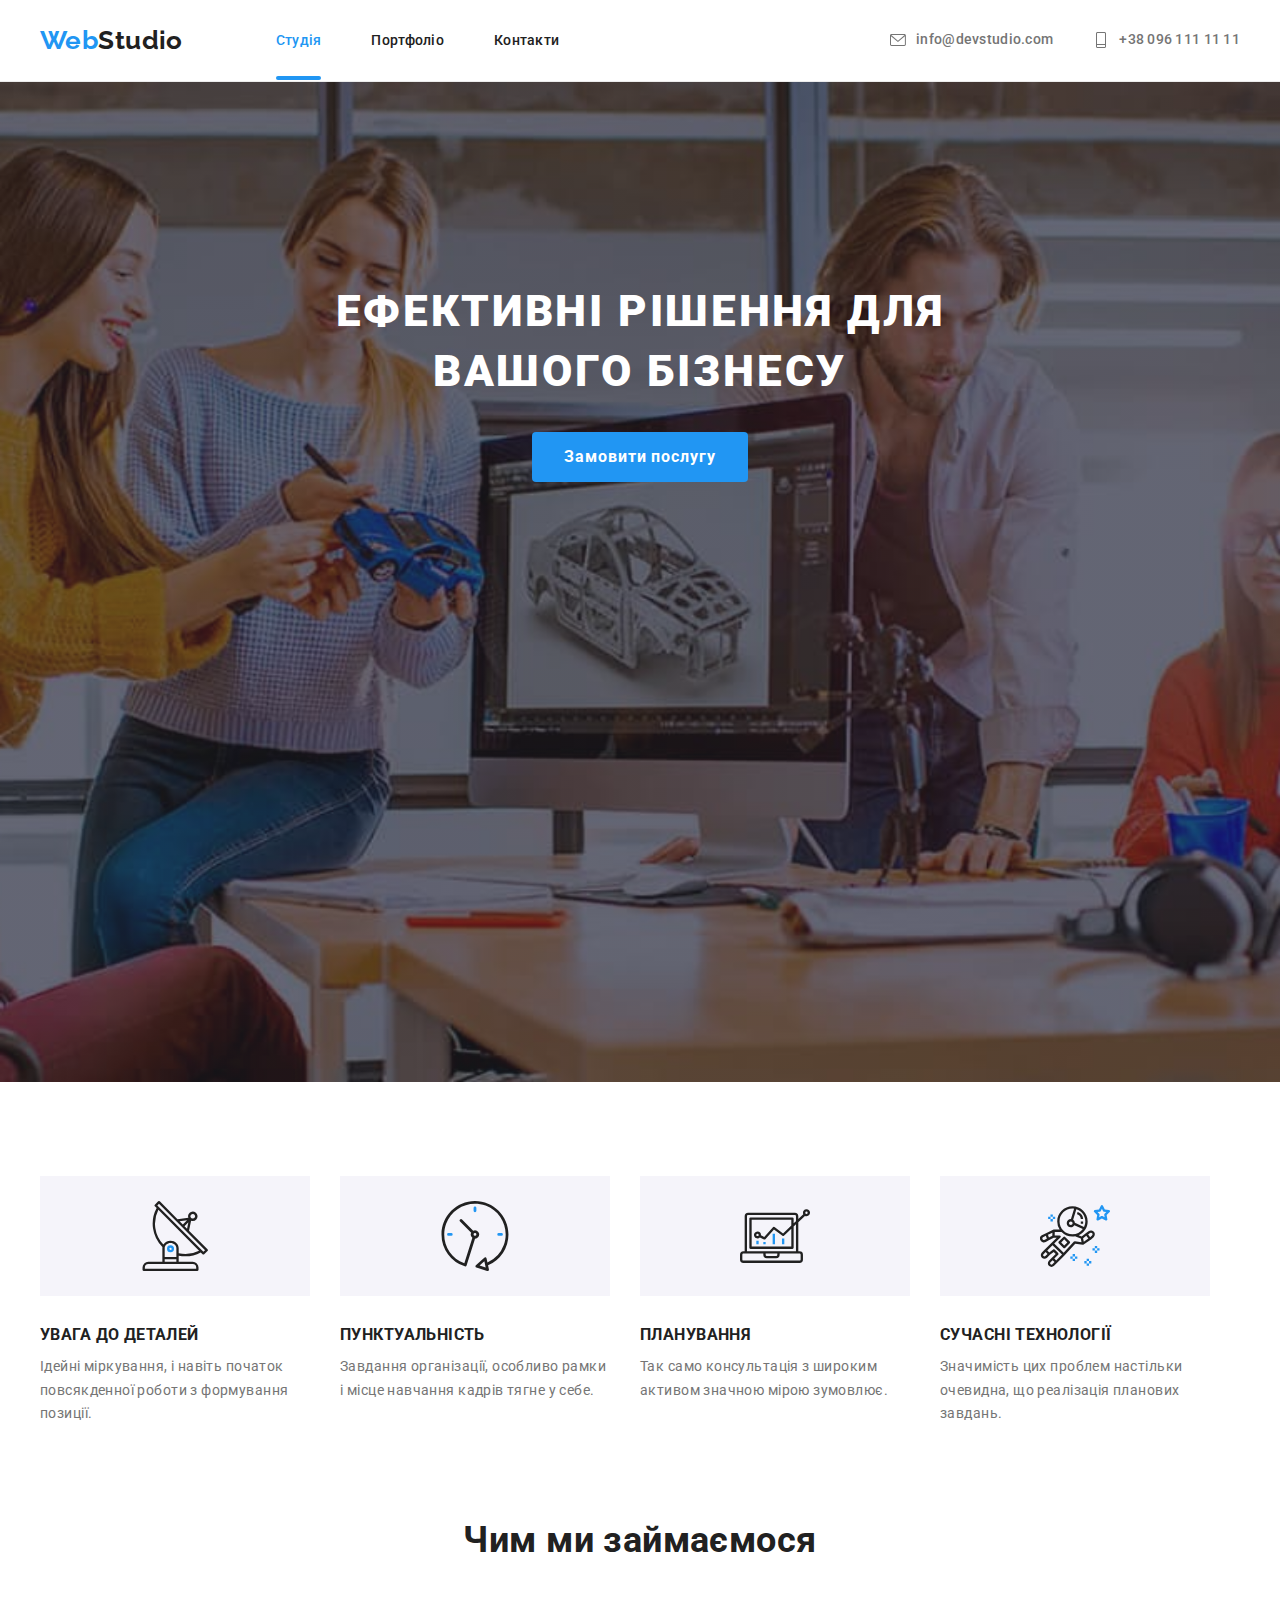
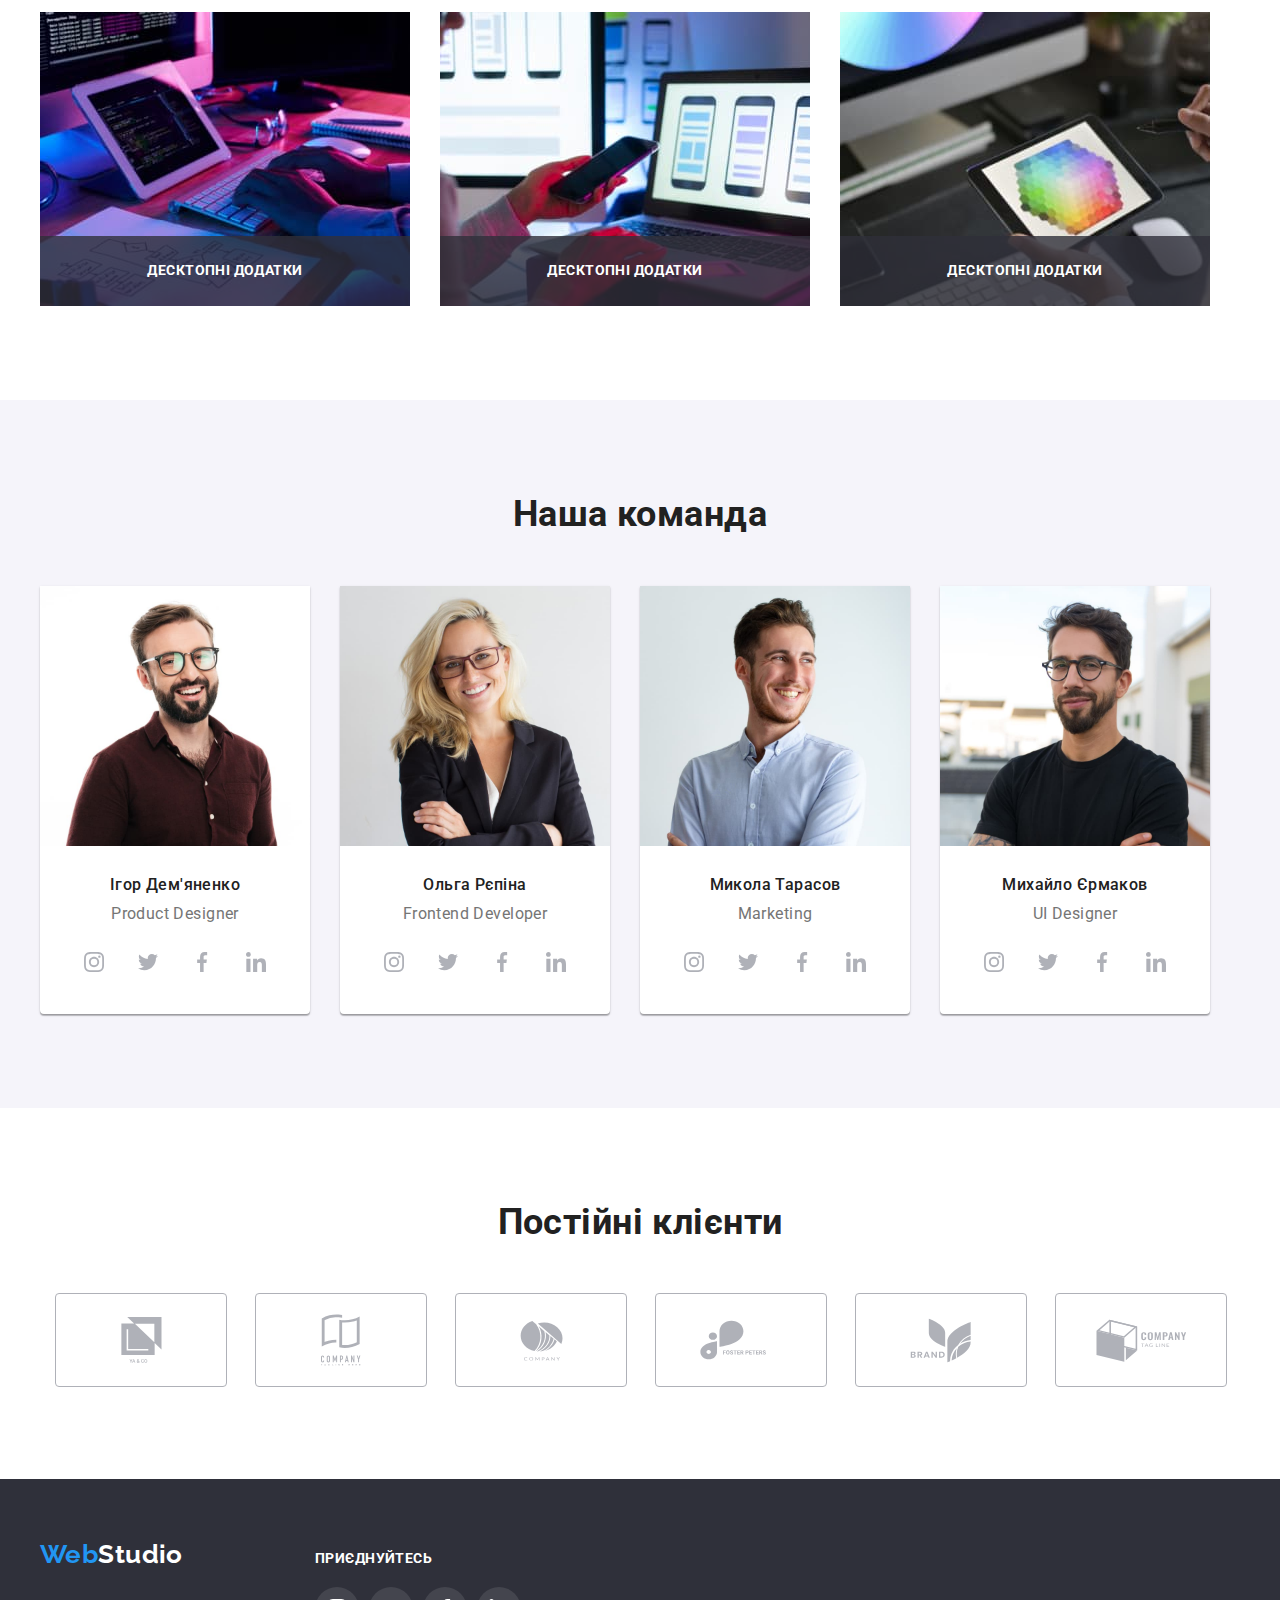
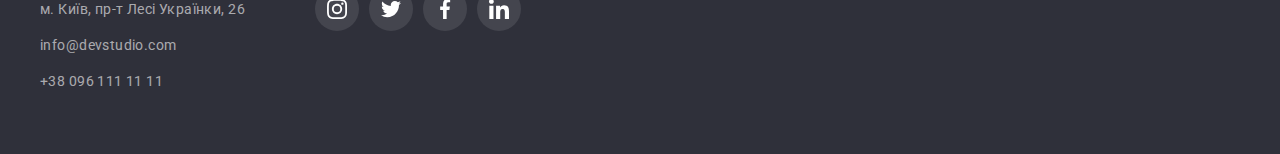
==== index.html @ 8f8c2857 "Add transitions" ====
<!DOCTYPE html>
<html lang="uk">
  <head>
    <meta charset="UTF-8" />
    <meta http-equiv="X-UA-Compatible" content="IE=edge" />
    <meta name="viewport" content="width=device-width, initial-scale=1.0" />
    <title>Document</title>
    <link rel="preconnect" href="https://fonts.googleapis.com" />
    <link rel="preconnect" href="https://fonts.gstatic.com" crossorigin />
    <link
      href="https://fonts.googleapis.com/css2?family=Raleway:wght@700&family=Roboto:wght@400;500;700;900&display=swap"
      rel="stylesheet"
    />
    <link
      rel="stylesheet"
      href="https://cdnjs.cloudflare.com/ajax/libs/modern-normalize/1.1.0/modern-normalize.min.css"
      integrity="sha512-wpPYUAdjBVSE4KJnH1VR1HeZfpl1ub8YT/NKx4PuQ5NmX2tKuGu6U/JRp5y+Y8XG2tV+wKQpNHVUX03MfMFn9Q=="
      crossorigin="anonymous"
      referrerpolicy="no-referrer"
    />
    <link rel="stylesheet" href="./css/styles.css" />
  </head>
  <body>
    <header class="header">
      <div class="container header-nav">
        <nav class="nav-wrapper">
          <a class="logo logo-header" href="index.html"
            ><span>Web</span>Studio</a
          >
          <ul class="nav-list">
            <li class="item">
              <a href="index.html" class="link current">Студія</a>
            </li>
            <li class="item">
              <a href="portfolio.html" class="link">Портфоліо</a>
            </li>
            <li class="item"><a href="#" class="link">Контакти</a></li>
          </ul>
        </nav>
        <ul class="auth-nav">
          <li class="item">
            <a href="mailto:info@devstudio.com" class="link">
              <svg class="icon-mail" width="16" height="12">
                <use href="./images/sprite.svg#icon-email"></use>
              </svg>
              info@devstudio.com</a
            >
          </li>
          <li class="item">
            <a href="tel:+380961111111" class="link">
              <svg class="icon-tel" width="16" height="16">
                <use href="./images/sprite.svg#icon-tel"></use>
              </svg>
              +38 096 111 11 11</a
            >
          </li>
        </ul>
      </div>
    </header>
    <main>
      <section class="section hero">
        <div class="container">
          <h1 class="hero-title">
            Ефективні рішення для<br />
            вашого бізнесу
          </h1>
          <button type="button" class="hero-button" data-modal-open>Замовити послугу</button>
        </div>
      </section>
      <section class="section features">
        <div class="container">
          <h2 class="title-hidden">Особливості</h2>
          <ul class="features-list">
            <li class="item">
              <div class="thumb">
                <svg class="icon-features" width="70" height="70">
                  <use href="./images/sprite.svg#icon-feature1"></use>
                </svg>
              </div>
              <h3 class="title">УВАГА ДО ДЕТАЛЕЙ</h3>
              <p>
                Ідейні міркування, і навіть початок повсякденної роботи з
                формування позиції.
              </p>
            </li>
            <li class="item">
              <div class="thumb">
                <svg class="icon-features" width="70" height="70">
                  <use href="./images/sprite.svg#icon-feature2"></use>
                </svg>
              </div>
              <h3 class="title">ПУНКТУАЛЬНІСТЬ</h3>
              <p>
                Завдання організації, особливо рамки і місце навчання кадрів
                тягне у себе.
              </p>
            </li>
            <li class="item">
              <div class="thumb">
                <svg class="icon-features" width="70" height="70">
                  <use href="./images/sprite.svg#icon-feature3"></use>
                </svg>
              </div>
              <h3 class="title">ПЛАНУВАННЯ</h3>
              <p>
                Так само консультація з широким активом значною мірою зумовлює.
              </p>
            </li>
            <li class="item">
              <div class="thumb">
                <svg class="icon-features" width="70" height="70">
                  <use href="./images/sprite.svg#icon-feature4"></use>
                </svg>
              </div>
              <h3 class="title">СУЧАСНІ ТЕХНОЛОГІЇ</h3>
              <p>
                Значимість цих проблем настільки очевидна, що реалізація
                планових завдань.
              </p>
            </li>
          </ul>
        </div>
      </section>
      <section class="section work">
        <div class="container">
          <h2 class="section-title">Чим ми займаємося</h2>
          <ul class="work-list">
            <li class="item">
              <div class="work-thumb">
                <img
                  class="img"
                  src="./images/img1.jpeg"
                  alt="Розробка мобільних додатів"
                  width="370"
                />
                <p class="thumb-title">Десктопні додатки</p>
              </div>
            </li>
            <li class="item">
              <div class="work-thumb">
                <img
                  class="img"
                  src="./images/img2.jpeg"
                  alt="Розробка мобільних додатів"
                  width="370"
                />
                <p class="thumb-title">Десктопні додатки</p>
              </div>
            </li>
            <li class="item">
              <div class="work-thumb">
                <img
                  class="img"
                  src="./images/img3.jpeg"
                  alt="Розробка мобільних додатів"
                  width="370"
                />
                <p class="thumb-title">Десктопні додатки</p>
              </div>
            </li>
          </ul>
        </div>
      </section>
      <section class="section team">
        <div class="container">
          <h2 class="section-title">Наша команда</h2>
          <ul class="team-list">
            <li class="item">
              <img
                class="img"
                src="./images/img4.jpeg"
                alt="Product Designer"
                width="270"
              />
              <div class="card-text-wrapper">
                <h3 class="team-title">Ігор Дем'яненко</h3>
                <p lang="en" class="team-text">Product Designer</p>
                <ul class="list-social">
                  <li class="item">
                    <a href="#" class="social-link">
                      <svg class="social-icon" width="20" height="20">
                        <use href="./images/sprite.svg#icon-instagram"></use>
                      </svg>
                    </a>
                  </li>
                  <li class="item">
                    <a href="#" class="social-link">
                      <svg class="social-icon" width="20" height="20">
                        <use href="./images/sprite.svg#icon-twitter"></use>
                      </svg>
                    </a>
                  </li>
                  <li class="item">
                    <a href="#" class="social-link">
                      <svg class="social-icon" width="20" height="20">
                        <use href="./images/sprite.svg#icon-facebook"></use>
                      </svg>
                    </a>
                  </li>
                  <li class="item">
                    <a href="#" class="social-link">
                      <svg class="social-icon" width="20" height="20">
                        <use href="./images/sprite.svg#icon-linkedin"></use>
                      </svg>
                    </a>
                  </li>
                </ul>
              </div>
            </li>
            <li class="item">
              <img
                class="img"
                src="./images/img5.jpeg"
                alt="Frontend Developer"
                width="270"
              />
              <div class="card-text-wrapper">
                <h3 class="team-title">Ольга Рєпіна</h3>
                <p lang="en" class="team-text">Frontend Developer</p>
                <ul class="list-social">
                  <li class="item">
                    <a href="#" class="social-link">
                      <svg class="social-icon" width="20" height="20">
                        <use href="./images/sprite.svg#icon-instagram"></use>
                      </svg>
                    </a>
                  </li>
                  <li class="item">
                    <a href="#" class="social-link">
                      <svg class="social-icon" width="20" height="20">
                        <use href="./images/sprite.svg#icon-twitter"></use>
                      </svg>
                    </a>
                  </li>
                  <li class="item">
                    <a href="#" class="social-link">
                      <svg class="social-icon" width="20" height="20">
                        <use href="./images/sprite.svg#icon-facebook"></use>
                      </svg>
                    </a>
                  </li>
                  <li class="item">
                    <a href="#" class="social-link">
                      <svg class="social-icon" width="20" height="20">
                        <use href="./images/sprite.svg#icon-linkedin"></use>
                      </svg>
                    </a>
                  </li>
                </ul>
              </div>
            </li>
            <li class="item">
              <img
                class="img"
                src="./images/img6.jpeg"
                alt="Marketing"
                width="270"
              />
              <div class="card-text-wrapper">
                <h3 class="team-title">Микола Тарасов</h3>
                <p lang="en" class="team-text">Marketing</p>
                <ul class="list-social">
                  <li class="item">
                    <a href="#" class="social-link">
                      <svg class="social-icon" width="20" height="20">
                        <use href="./images/sprite.svg#icon-instagram"></use>
                      </svg>
                    </a>
                  </li>
                  <li class="item">
                    <a href="#" class="social-link">
                      <svg class="social-icon" width="20" height="20">
                        <use href="./images/sprite.svg#icon-twitter"></use>
                      </svg>
                    </a>
                  </li>
                  <li class="item">
                    <a href="#" class="social-link">
                      <svg class="social-icon" width="20" height="20">
                        <use href="./images/sprite.svg#icon-facebook"></use>
                      </svg>
                    </a>
                  </li>
                  <li class="item">
                    <a href="#" class="social-link">
                      <svg class="social-icon" width="20" height="20">
                        <use href="./images/sprite.svg#icon-linkedin"></use>
                      </svg>
                    </a>
                  </li>
                </ul>
              </div>
            </li>
            <li class="item">
              <img
                class="img"
                src="./images/img7.jpeg"
                alt="UI Designer"
                width="270"
              />
              <div class="card-text-wrapper">
                <h3 class="team-title">Михайло Єрмаков</h3>
                <p lang="en" class="team-text">UI Designer</p>
                <ul class="list-social">
                  <li class="item">
                    <a href="#" class="social-link">
                      <svg class="social-icon" width="20" height="20">
                        <use href="./images/sprite.svg#icon-instagram"></use>
                      </svg>
                    </a>
                  </li>
                  <li class="item">
                    <a href="#" class="social-link">
                      <svg class="social-icon" width="20" height="20">
                        <use href="./images/sprite.svg#icon-twitter"></use>
                      </svg>
                    </a>
                  </li>
                  <li class="item">
                    <a href="#" class="social-link">
                      <svg class="social-icon" width="20" height="20">
                        <use href="./images/sprite.svg#icon-facebook"></use>
                      </svg>
                    </a>
                  </li>
                  <li class="item">
                    <a href="#" class="social-link">
                      <svg class="social-icon" width="20" height="20">
                        <use href="./images/sprite.svg#icon-linkedin"></use>
                      </svg>
                    </a>
                  </li>
                </ul>
              </div>
            </li>
          </ul>
        </div>
      </section>
      <section class="section clients">
        <div class="container">
          <h2 class="section-title">Постійні клієнти</h2>
          <ul class="list-clients">
            <li class="item">
              <a href="#" class="link-clients">
                <svg class="clients-icon" width="41" height="46">
                  <use href="./images/sprite.svg#icon-Logo1"></use>
                </svg>
              </a>
            </li>
            <li class="item">
              <a href="#" class="link-clients">
                <svg class="clients-icon" width="40" height="52">
                  <use href="./images/sprite.svg#icon-Logo2"></use>
                </svg>
              </a>
            </li>
            <li class="item">
              <a href="#" class="link-clients">
                <svg class="clients-icon" width="43" height="41">
                  <use href="./images/sprite.svg#icon-Logo3"></use>
                </svg>
              </a>
            </li>
            <li class="item">
              <a href="#" class="link-clients">
                <svg class="clients-icon" width="84" height="40">
                  <use href="./images/sprite.svg#icon-Logo4"></use>
                </svg>
              </a>
            </li>
            <li class="item">
              <a href="#" class="link-clients">
                <svg class="clients-icon" width="62" height="45">
                  <use href="./images/sprite.svg#icon-Logo5"></use>
                </svg>
              </a>
            </li>
            <li class="item">
              <a href="#" class="link-clients">
                <svg class="clients-icon" width="93" height="43">
                  <use href="./images/sprite.svg#icon-Logo6"></use>
                </svg>
              </a>
            </li>
          </ul>
        </div>
      </section>
    </main>
    <footer class="footer">
      <div class="container footer-wrapper">
        <div class="footer-addres-wrapper">
          <a class="logo logo-footer" href="#"><span>Web</span>Studio</a>
          <address>
            <ul class="address-list">
              <li class="item">
                <a
                  href="https://goo.gl/maps/Fxxd8kJf97ztQjwHA"
                  target="_blank"
                  rel="noopener noreferrer"
                  class="link"
                  >м. Київ, пр-т Лесі Українки, 26
                </a>
              </li>
              <li class="item">
                <a href="mailto:info@devstudio.com" class="link"
                  >info@devstudio.com</a
                >
              </li>
              <li class="item">
                <a href="tel:+380961111111" class="link">+38 096 111 11 11</a>
              </li>
            </ul>
          </address>
        </div>
        <div class="footer-social-wrapper">
          <p class="social-title">приєднуйтесь</p>
          <ul class="list-social">
            <li class="item">
              <a href="#" class="social-link soc-link-footer">
                <svg class="social-icon" width="20" height="20">
                  <use href="./images/sprite.svg#icon-instagram"></use>
                </svg>
              </a>
            </li>
            <li class="item">
              <a href="#" class="social-link soc-link-footer">
                <svg class="social-icon" width="20" height="20">
                  <use href="./images/sprite.svg#icon-twitter"></use>
                </svg>
              </a>
            </li>
            <li class="item">
              <a href="#" class="social-link soc-link-footer">
                <svg class="social-icon" width="20" height="20">
                  <use href="./images/sprite.svg#icon-facebook"></use>
                </svg>
              </a>
            </li>
            <li class="item">
              <a href="#" class="social-link soc-link-footer">
                <svg class="social-icon" width="20" height="20">
                  <use href="./images/sprite.svg#icon-linkedin"></use>
                </svg>
              </a>
            </li>
          </ul>
        </div>
      </div>
    </footer>
    <div class="overlay is-hidden" data-modal>
      <div class="modal" >
        <button class="close-btn" data-modal-close>
          <svg class="close-icon" width="18" height="18">
            <use href="./images/sprite.svg#icon-close-btn"></use>
          </svg>
        </button>
      </div>
    </div>
	 <script src="./js/modal.js"></script>
  </body>
</html>
---- css/styles.css ----
:root {
  --main-text-color: #757575;
  --title-color: #212121;
  --accent-color: #2196f3;
  --title-white-color: #ffffff;
  --bg-dark-color: #2f303a;
  --hero-btn-active-color: #188ce8;
  --footer-link-color: rgba(255, 255, 255, 0.6);
  --filter-btn-color: #f5f4fa;
  --header-border-color: #ececec;
  --icons-color: #afb1b8;
  --overlay-color:rgba(0, 0, 0, 0.2);
  --transition-link: color 250ms cubic-bezier(0.4, 0, 0.2, 1);
  --transition-soclink: background-color 250ms cubic-bezier(0.4, 0, 0.2, 1),
    color 250ms cubic-bezier(0.4, 0, 0.2, 1);
  --transition-link-client: color 250ms cubic-bezier(0.4, 0, 0.2, 1),
    border-color 250ms cubic-bezier(0.4, 0, 0.2, 1);
}

body {
  font-family: "Roboto", sans-serif;
  font-size: 14px;
  line-height: 1.71;
  letter-spacing: 0.03em;
  color: var(--main-text-color);
  background-color: var(--title-whie-color);
  margin: 0;
}

h1,
h2,
h3,
h4,
h5,
h6,
p {
  margin: 0;
}
ul {
  list-style: none;
  padding: 0;
  margin: 0;
}

a {
  text-decoration: none;
}
.title-hidden {
  position: absolute;
  width: 1px;
  height: 1px;
  margin: -1px;
  border: 0;
  padding: 0;
  white-space: nowrap;
  clip-path: inset(100%);
  clip: rect(0 0 0 0);
  overflow: hidden;
}
.img {
  display: block;
}

.container {
  width: 1200px;
  margin: 0 auto;
  padding: 0 15px;
}

.section {
  padding: 94px 0;
}

.section.work {
  padding-top: 0;
}

/* LOGO */
.logo {
  font-family: "Raleway", sans-serif;
  font-weight: 700;
  font-size: 26px;
  line-height: 1.19;
}

.logo-header {
  padding-top: 25px;
  padding-bottom: 25px;
  margin-right: 93px;
  color: var(--title-color);
}

.logo-footer {
  color: var(--title-white-color);
}

.logo span {
  color: var(--accent-color);
}

.header {
  border-bottom: 1px solid var(--header-border-color);
}
/* SITE NAV */

.header-nav {
  display: flex;
  align-items: center;
}

.nav-wrapper {
  display: flex;
  align-items: center;
}

.nav-list {
  display: flex;
}

.nav-list .link {
  position: relative;
}

.nav-list > .item:not(:last-child) {
  margin-right: 50px;
}

.nav-list .link,
.auth-nav .link {
  font-weight: 500;
  line-height: 1.14;
  letter-spacing: 0.02em;
}

.nav-list .link {
  padding-top: 32px;
  padding-bottom: 32px;
  color: var(--title-color);
  transition: var(--transition-link);
}

.nav-list .link:hover,
.nav-list .link:focus {
  color: var(--accent-color);
}

.nav-list .link.current {
  color: var(--accent-color);
}

.nav-list .link.current::after {
  position: absolute;
  bottom: 0;
  left: 0;
  display: block;
  content: "";
  width: 100%;
  height: 4px;
  background-color: var(--accent-color);
  border-radius: 2px;
}

/*  AUTH NAV */
.auth-nav {
  display: flex;
  margin-left: auto;
}

.auth-nav .item:not(:last-child) {
  margin-right: 40px;
}

.auth-nav .link {
  display: flex;
  align-items: center;
  padding-top: 32px;
  padding-bottom: 32px;
  color: var(--main-text-color);
  transition: var(--transition-link);
}

.icon-tel,
.icon-mail {
  fill: currentColor;
  margin-right: 10px;
}

.auth-nav .link:hover,
.auth-nav .link:focus {
  color: var(--accent-color);
}

/* HERO */

.hero {
  padding: 200px 0;
  text-align: center;
  max-width: 1600px;
  height: 600px;
  margin: 0 auto;
  background-color: var(--bg-dark-color);
  background-image: linear-gradient(
      rgba(47, 48, 58, 0.4),
      rgba(47, 48, 58, 0.4)
    ),
    url(../images/heroimg.jpeg);
  background-repeat: no-repeat;
  background-size: cover;
  background-position: center;
}

.hero-title {
  margin-bottom: 30px;
  color: var(--title-white-color);
  font-weight: 900;
  font-size: 44px;
  line-height: 1.36;
  letter-spacing: 0.06em;
  text-transform: uppercase;
}

.hero-button {
  padding: 10px 32px;
  min-width: 216px;
  color: var(--title-white-color);
  font-family: inherit;
  font-weight: 700;
  font-size: 16px;
  line-height: 1.88;
  letter-spacing: 0.06em;
  background-color: var(--accent-color);
  border: none;
  border-radius: 4px;
  cursor: pointer;
  transition: background-color 250ms cubic-bezier(0.4, 0, 0.2, 1),
    box-shadow 250ms cubic-bezier(0.4, 0, 0.2, 1);
}

.hero-button:hover,
.hero-button:focus {
  background-color: var(--hero-btn-active-color);
  box-shadow: 0px 4px 4px rgba(0, 0, 0, 0.15);
}

/* FEATURES */
.thumb {
  display: flex;
  justify-content: center;
  align-items: center;
  margin-bottom: 30px;
  background-color: var(--filter-btn-color);
  width: 270px;
  height: 120px;
}
.features-list {
  display: flex;
}

.features .title {
  margin-bottom: 10px;
  color: var(--title-color);
  font-weight: 700;
  line-height: 1.14;
}

.features-list > .item {
  max-width: 270px;
}

.features-list > .item:not(:last-child) {
  margin-right: 30px;
}

/* WORK */
.work {
  text-align: center;
}
.section-title {
  margin-bottom: 50px;
  color: var(--title-color);
  font-weight: 700;
  font-size: 36px;
  line-height: 1.16;
}

.work-list {
  position: relative;
  display: flex;
}

.work-list > .item:not(:last-child) {
  margin-right: 30px;
}

.work-thumb {
  position: relative;
}

.thumb-title {
  position: absolute;
  bottom: 0;
  width: 100%;
  color: var(--title-white-color);
  background: rgba(47, 48, 58, 0.8);
  font-weight: 700;
  line-height: 1.14;
  text-transform: uppercase;
  padding-top: 27px;
  padding-bottom: 27px;
}
/* TEAM */
.team {
  text-align: center;
  background-color: var(--filter-btn-color);
}
.team-list .card-text-wrapper {
  padding: 30px 32px;
}

.team-title {
  margin-bottom: 10px;
  color: var(--title-color);
  font-weight: 500;
  font-size: 16px;
  line-height: 1.18;
}

.team-list {
  display: flex;
}

.team-list > .item:not(:last-child) {
  margin-right: 30px;
}

.team-list > .item {
  background-color: var(--title-white-color);
  box-shadow: 0px 1px 3px rgba(0, 0, 0, 0.12), 0px 1px 1px rgba(0, 0, 0, 0.14),
    0px 2px 1px rgba(0, 0, 0, 0.2);
  border-radius: 0px 0px 4px 4px;
}

.team-text {
  font-size: 16px;
  line-height: 1.18;
  margin-bottom: 16px;
}

.list-social {
  display: flex;
  justify-content: center;
  align-items: center;
}

.list-social > .item {
  width: 44px;
  height: 44px;
}

.list-social > .item:not(:last-child) {
  margin-right: 10px;
}

.social-link {
  width: 100%;
  height: 100%;
  display: flex;
  justify-content: center;
  align-items: center;
  border-radius: 50%;
  color: var(--icons-color);
  transition: var(--transition-soclink);
}
.social-icon {
  fill: currentColor;
}

.social-link:hover,
.social-link:focus {
  background-color: var(--accent-color);
  color: var(--title-white-color);
}

/* CLIENTS */
.clients {
  text-align: center;
}
.list-clients {
  display: flex;
  justify-content: center;
}

.list-clients > .item {
  width: 170px;
  height: 92px;
}

.list-clients > .item:not(:last-child) {
  margin-right: 30px;
}

.link-clients {
  width: 100%;
  height: 100%;
  border: 1px solid #afb1b8;
  border-radius: 4px;
  display: flex;
  justify-content: center;
  align-items: center;
  color: var(--icons-color);
  transition: var(--transition-link-client);
}

.clients-icon {
  fill: currentColor;
}

.link-clients:hover {
  color: var(--accent-color);
  border-color: var(--accent-color);
}
/* FOOTER */
.footer {
  padding-top: 60px;
  padding-bottom: 60px;
  background-color: var(--bg-dark-color);
}
.footer-wrapper {
  display: flex;
  align-items: baseline;
}

.footer-addres-wrapper {
  margin-right: 70px;
}

.logo-footer {
  display: inline-block;
  margin-bottom: 28px;
}

.address-list .link {
  color: var(--footer-link-color);
  font-size: 14px;
  font-style: normal;
  line-height: 1.71;
  transition: var(--transition-link);
}

.address-list > .item:not(:last-child) {
  margin-bottom: 12px;
}

.address-list .link:hover,
.address-list .link:focus {
  color: var(--title-white-color);
}

.social-title {
  margin-bottom: 20px;
  font-weight: 700;
  line-height: 1.14;
  text-transform: uppercase;
  color: var(--title-white-color);
}

/*  PORTFOLIO */
.button-list {
  display: flex;
  justify-content: center;
  margin-bottom: 50px;
}

.button-list > .item:not(:last-child) {
  margin-right: 8px;
}
.filter-button {
  padding: 6px 22px;
  color: var(--title-color);
  background-color: var(--filter-btn-color);
  font-family: inherit;
  font-weight: 500;
  font-size: 16px;
  line-height: 1.62;
  border-style: none;
  border-radius: 4px;
  cursor: pointer;
  transition: color 250ms cubic-bezier(0.4, 0, 0.2, 1),
    background-color 250ms cubic-bezier(0.4, 0, 0.2, 1),
    box-shadow 250ms cubic-bezier(0.4, 0, 0.2, 1);
}

.filter-button:hover,
.filter-button:focus {
  color: var(--title-white-color);
  background-color: var(--accent-color);
  box-shadow: 0px 3px 1px rgba(0, 0, 0, 0.1), 0px 1px 2px rgba(0, 0, 0, 0.08),
    0px 2px 2px rgba(0, 0, 0, 0.12);
}
.portfolio-list {
  display: flex;
  flex-wrap: wrap;
}
.portfolio-list > .item {
  width: calc((100% - 60px) / 3);
  margin-right: 30px;
  margin-bottom: 30px;
  background-color: var(--title-white-color);
}

.portfolio-list > .item:nth-child(3n) {
  margin-right: 0;
}

.portfolio-list > .item:nth-last-child(-n + 3) {
  margin-bottom: 0;
}

.portfolio-link {
  display: block;
  transition: box-shadow 250ms cubic-bezier(0.4, 0, 0.2, 1);
}

.portfolio-link:hover,
.portfolio-link:focus {
  box-shadow: 0px 1px 1px rgba(0, 0, 0, 0.12), 0px 4px 4px rgba(0, 0, 0, 0.06),
    1px 4px 6px rgba(0, 0, 0, 0.16);
}

.portfolio-list .card-text-wrapper {
  border: 1px solid #eeeeee;
  padding: 20px 24px;
}

.portfolio-title {
  margin-bottom: 4px;
  color: var(--title-color);
  font-weight: 700;
  font-size: 18px;
  line-height: 2;
  letter-spacing: 0.06em;
}

.portfolio-text {
  color: var(--main-text-color);
  font-size: 16px;
  line-height: 1.88;
}

.soc-link-footer {
  background: rgba(255, 255, 255, 0.1);
  color: var(--title-white-color);
}

/*  OVERLAY */
.overlay {
	position: fixed;
	top: 0;
	left: 0;
	width: 100%;
	height: 100%;
	background-color: var(--overlay-color);
}

.modal {
	position: absolute;
	top: 50%;
	left: 50%;
	transform: translate( -50%, -50%);
	width: 528px;
	height: 581px;
	background-color: var(--title-white-color);
}

.is-hidden{
	opacity: 0;
	pointer-events: none;
}

.close-btn {
	position: absolute;
	top: 8px;
	right: 8px;
	min-width: 30px;
	min-height: 30px;
	padding: 0px;
	background-color: var(--title-white-color);
	border: 1px solid rgba(0, 0, 0, 0.1);
	border-radius: 50%;
	
}

.close-icon {
	position: absolute;
	top: 50%;
	left: 50%;
	transform: translate( -50%, -50%);
}
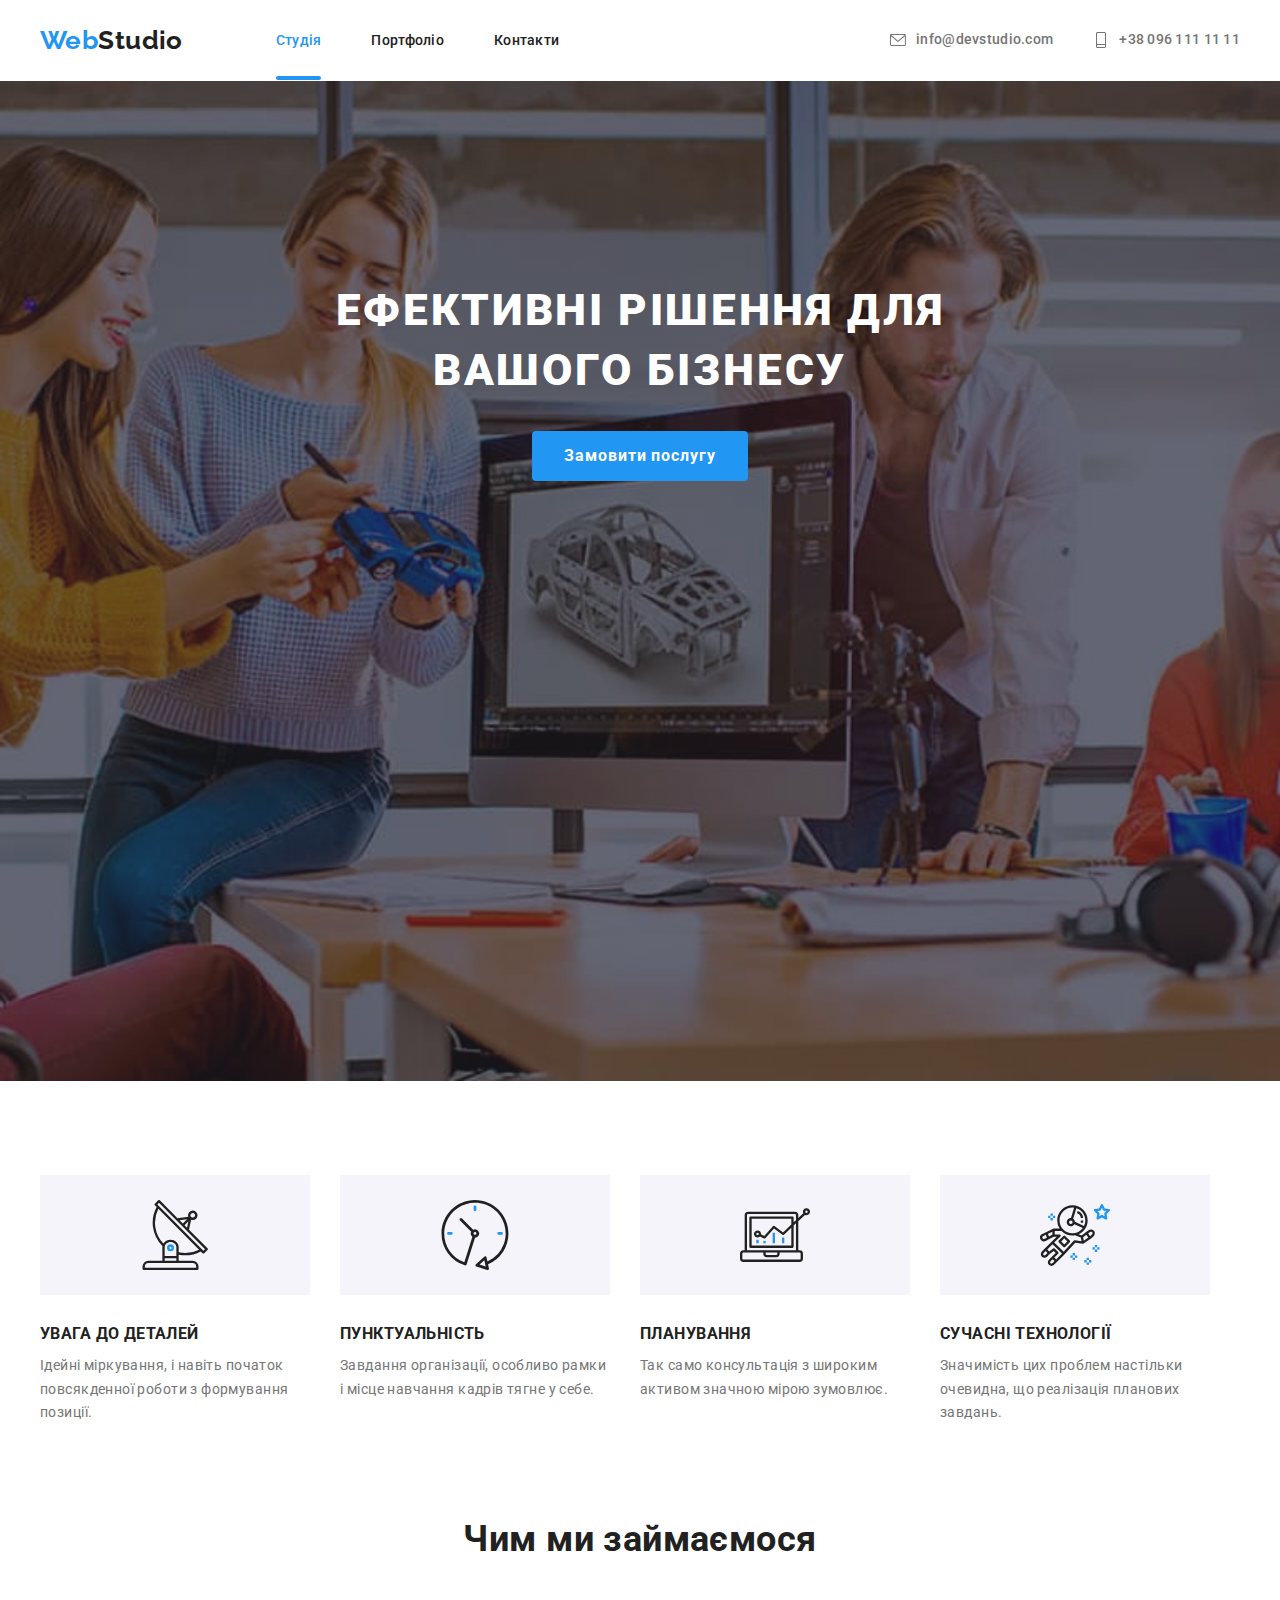
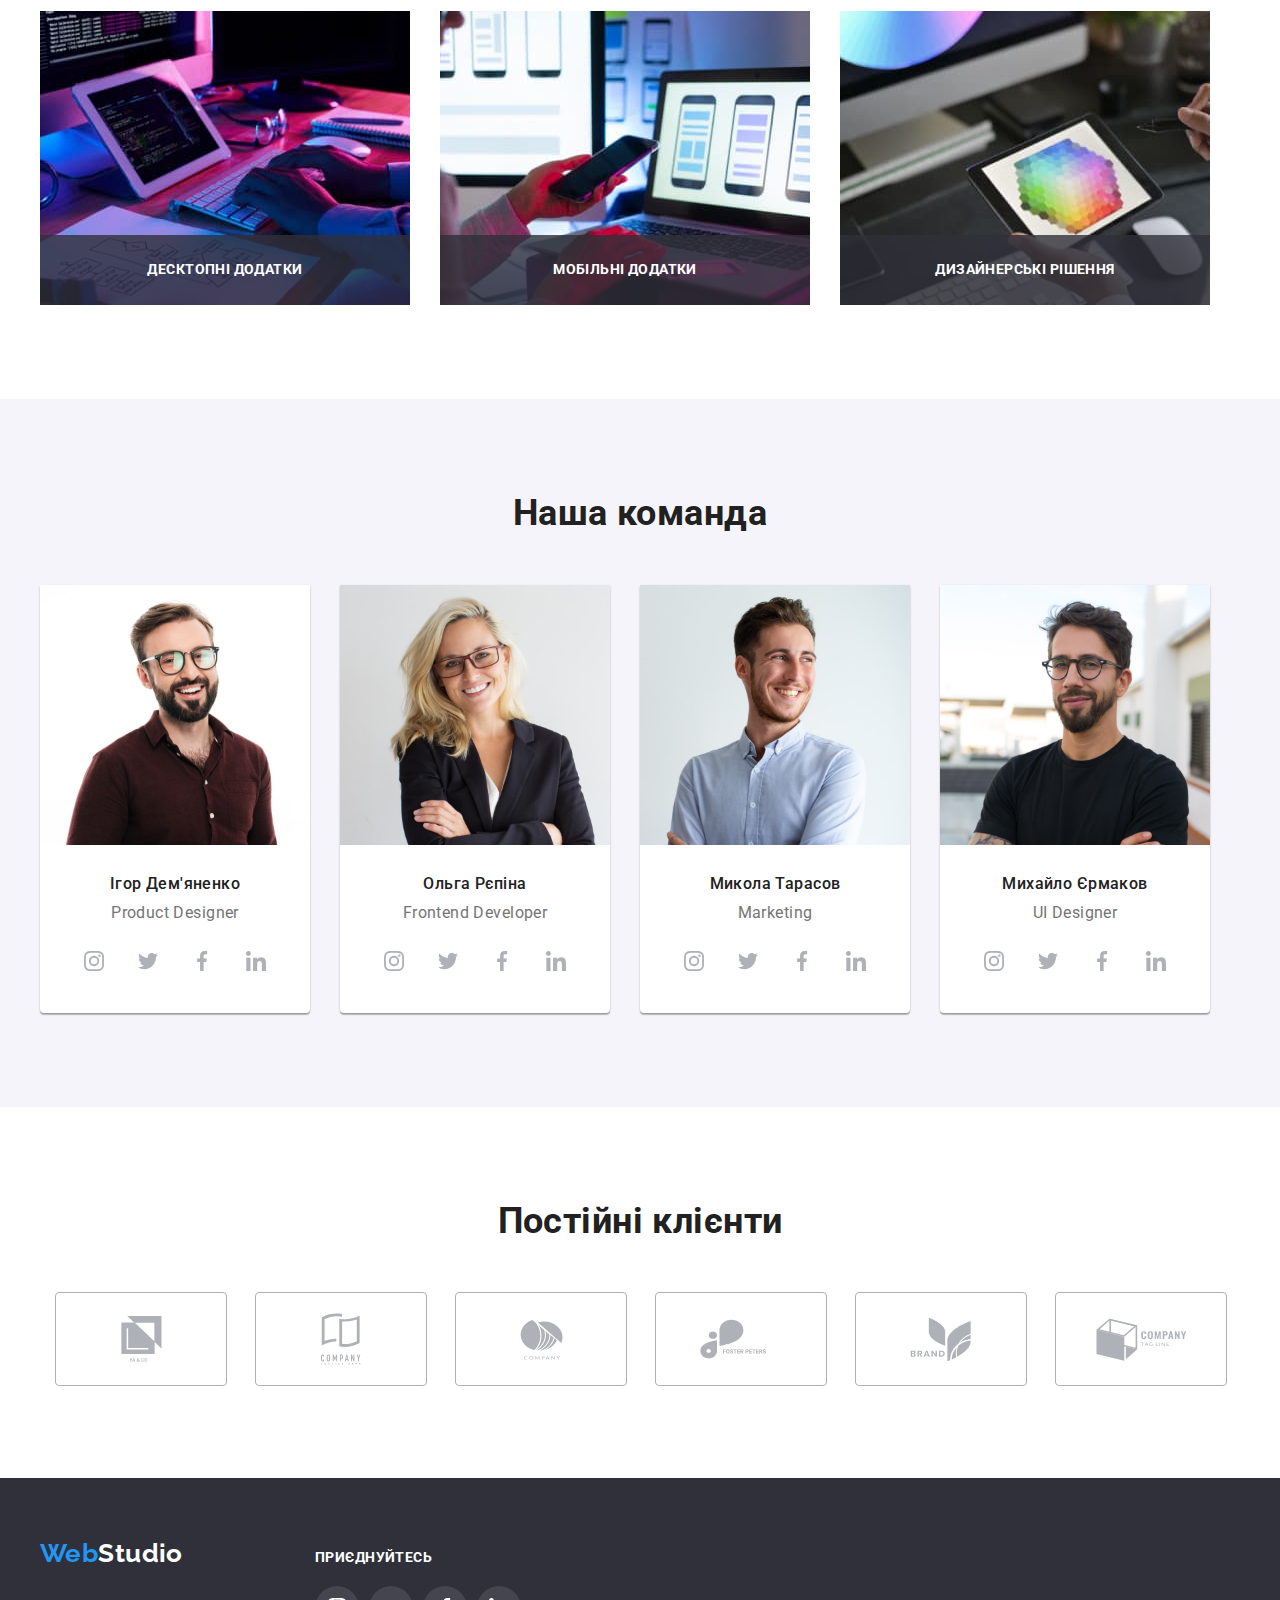
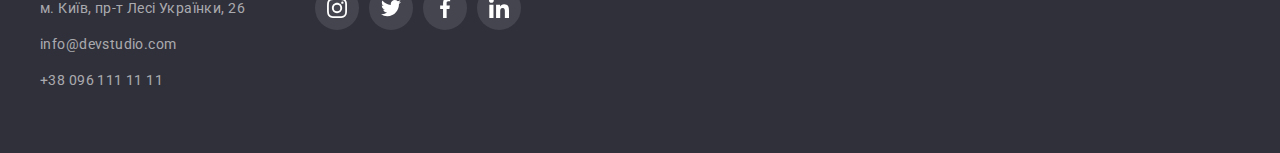
==== commit 4408b600: "Add transition, modal window" ====
--- a/index.html
+++ b/index.html
@@ -21,7 +21,7 @@
     <link rel="stylesheet" href="./css/styles.css" />
   </head>
   <body>
-    <header class="header">
+    <header>
       <div class="container header-nav">
         <nav class="nav-wrapper">
           <a class="logo logo-header" href="index.html"
@@ -144,7 +144,7 @@
                   alt="Розробка мобільних додатів"
                   width="370"
                 />
-                <p class="thumb-title">Десктопні додатки</p>
+                <p class="thumb-title">Мобільні додатки</p>
               </div>
             </li>
             <li class="item">
@@ -155,7 +155,7 @@
                   alt="Розробка мобільних додатів"
                   width="370"
                 />
-                <p class="thumb-title">Десктопні додатки</p>
+                <p class="thumb-title">Дизайнерські рішення</p>
               </div>
             </li>
           </ul>
--- a/css/styles.css
+++ b/css/styles.css
@@ -9,7 +9,7 @@
   --filter-btn-color: #f5f4fa;
   --header-border-color: #ececec;
   --icons-color: #afb1b8;
-  --overlay-color:rgba(0, 0, 0, 0.2);
+  --overlay-color: rgba(0, 0, 0, 0.2);
   --transition-link: color 250ms cubic-bezier(0.4, 0, 0.2, 1);
   --transition-soclink: background-color 250ms cubic-bezier(0.4, 0, 0.2, 1),
     color 250ms cubic-bezier(0.4, 0, 0.2, 1);
@@ -117,10 +117,6 @@
   display: flex;
 }
 
-.nav-list .link {
-  position: relative;
-}
-
 .nav-list > .item:not(:last-child) {
   margin-right: 50px;
 }
@@ -145,6 +141,7 @@
 }
 
 .nav-list .link.current {
+  position: relative;
   color: var(--accent-color);
 }
 
@@ -415,7 +412,8 @@
   fill: currentColor;
 }
 
-.link-clients:hover {
+.link-clients:hover,
+.link-clients:focus {
   color: var(--accent-color);
   border-color: var(--accent-color);
 }
@@ -552,47 +550,81 @@
   color: var(--title-white-color);
 }
 
+/*  CARD OVERLAY */
+.portfolio-thumb {
+  position: relative;
+  overflow: hidden;
+}
+
+.card-overlay {
+  position: absolute;
+  width: 100%;
+  height: 100%;
+  background-color: rgba(33, 150, 243, 0.9);
+
+  transition: transform 250ms cubic-bezier(0.4, 0, 0.2, 1);
+}
+
+.overlay-text {
+  padding: 63px 24px;
+  font-size: 18px;
+  line-height: 1.56;
+  color: var(--title-white-color);
+}
+
+.portfolio-link:hover .card-overlay,
+.portfolio-link:focus .card-overlay {
+  transform: translateY(-100%);
+}
+
 /*  OVERLAY */
 .overlay {
-	position: fixed;
-	top: 0;
-	left: 0;
-	width: 100%;
-	height: 100%;
-	background-color: var(--overlay-color);
+  position: fixed;
+  top: 0;
+  left: 0;
+  width: 100%;
+  height: 100%;
+  background-color: var(--overlay-color);
+
+  transform: scale(1);
+
+  transition: transform 0.3s cubic-bezier(0.465, 0.183, 0.153, 0.946),
+    opacity 0.3s cubic-bezier(0.465, 0.183, 0.153, 0.946);
 }
 
 .modal {
-	position: absolute;
-	top: 50%;
-	left: 50%;
-	transform: translate( -50%, -50%);
-	width: 528px;
-	height: 581px;
-	background-color: var(--title-white-color);
-}
-
-.is-hidden{
-	opacity: 0;
-	pointer-events: none;
+  position: absolute;
+  top: 50%;
+  left: 50%;
+  transform: translate(-50%, -50%);
+  width: 528px;
+  height: 581px;
+  background-color: var(--title-white-color);
+}
+
+.is-hidden {
+  opacity: 0;
+  pointer-events: none;
+
+  transform: scale(1.15);
+
 }
 
 .close-btn {
-	position: absolute;
-	top: 8px;
-	right: 8px;
-	min-width: 30px;
-	min-height: 30px;
-	padding: 0px;
-	background-color: var(--title-white-color);
-	border: 1px solid rgba(0, 0, 0, 0.1);
-	border-radius: 50%;
-	
+  position: absolute;
+  top: 8px;
+  right: 8px;
+  min-width: 30px;
+  min-height: 30px;
+  padding: 0px;
+  background-color: var(--title-white-color);
+  border: 1px solid rgba(0, 0, 0, 0.1);
+  border-radius: 50%;
 }
 
 .close-icon {
-	position: absolute;
-	top: 50%;
-	left: 50%;
-	transform: translate( -50%, -50%);
-}+  position: absolute;
+  top: 50%;
+  left: 50%;
+  transform: translate(-50%, -50%);
+}
